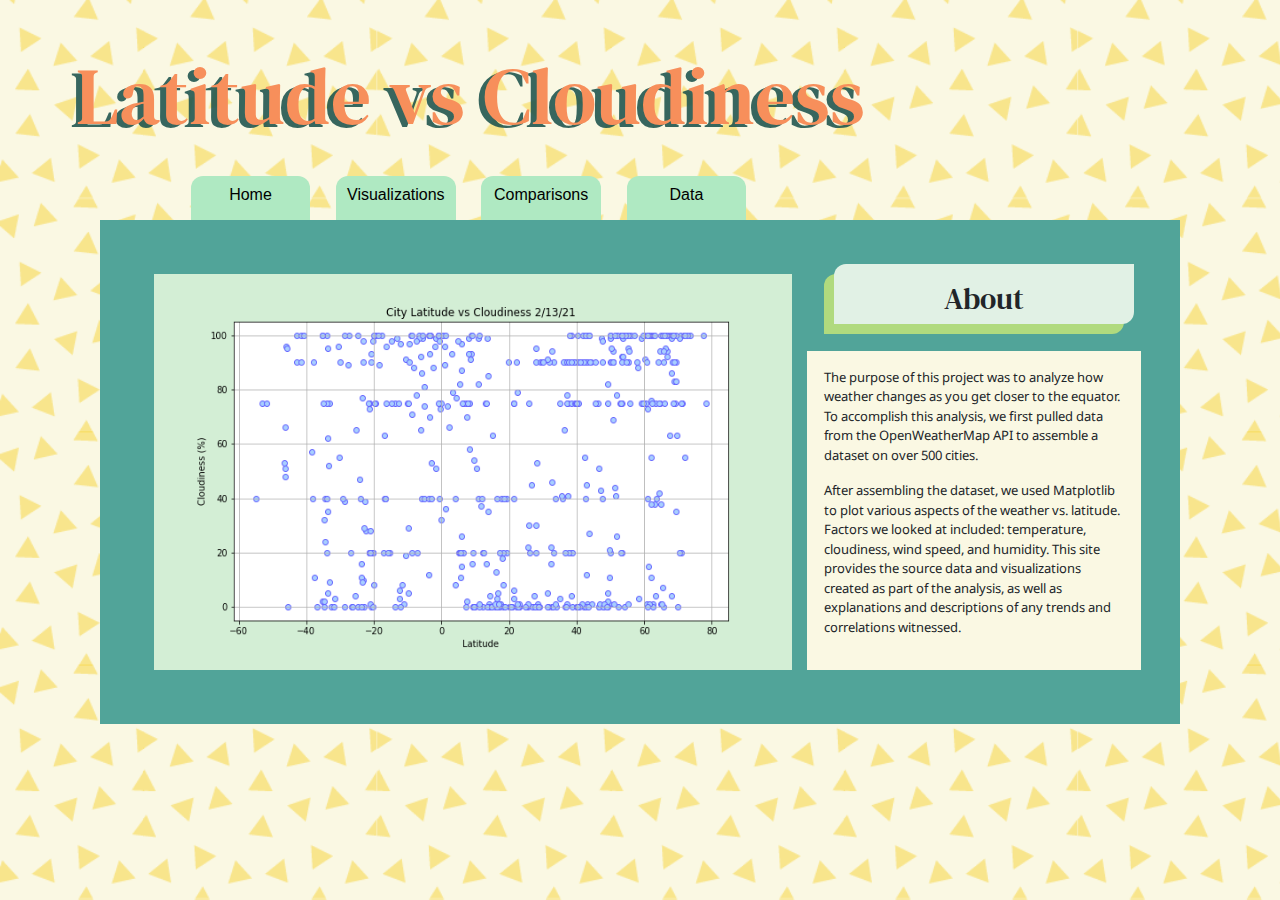
==== cloudiness.html @ 5c5d9299 "Added background for data page" ====
<!DOCTYPE html>
<html lang="en">

<head>
    <meta charset="UTF-8">
    <title>Lat vs Cloudiness</title>
    <link rel="preconnect" href="https://fonts.gstatic.com">
    <link href='https://fonts.googleapis.com/css?family=DM Serif Text' rel='stylesheet'>
    <link href="https://fonts.googleapis.com/css2?family=Noto+Sans&display=swap" rel="stylesheet">
    <link rel="preconnect" href="https://fonts.gstatic.com">
    <link href="https://fonts.googleapis.com/css2?family=Open+Sans:wght@600&display=swap" rel="stylesheet">
    <link rel="stylesheet" href="https://stackpath.bootstrapcdn.com/bootstrap/4.3.1/css/bootstrap.min.css"
        integrity="sha384-ggOyR0iXCbMQv3Xipma34MD+dH/1fQ784/j6cY/iJTQUOhcWr7x9JvoRxT2MZw1T" crossorigin="anonymous">
    <link rel="stylesheet" type="text/css" href="style.css">
</head>

<body class="sand mustard-yellow-body">
    <div class="row">
        <br>
        <br>
    </div>
    <div class="container">

        <div class="row">
            <div class="col-md-12">
                <div class="row">
                    <h1 class="open-sans side-page-title dm-serif">Latitude vs Cloudiness</h1>
                    <h1 class="open-sans side-page-title-back dm-serif">Latitude vs Cloudiness</h1>
                </div>
                <br>
            </div>
        </div>
        <div class="row">
            <div class="col-md-9 offset-md-1">
                <div class="row">
                    <div class="main-tab">
                        <a href="index.html">   
                        <h6>Home</h6>
                        </a>
                    </div>
                    <div class="main-tab">
                        <h6>Visualizations</h6>
                    </div>
                    <div class="main-tab">
                        <h6>Comparisons</h6>
                    </div>
                    <div class="main-tab">
                        <h6>Data</h6>
                    </div>

                </div>
            </div>
        </div>
        <div class="col-md-12">
            <div class="teal box">
                <div class="row">
                    <div class="col-md-8">
                        <div class="row">
                        </div>
                        <div class="back-box">
                            <img class="main-image" src="Fig3.png">

                        </div>
                    </div>
                    <div class="col-md-4">
                        <div class="row justify-content-center">
                            <div class="grass-green fancy-box-back">
                            </div>
                            <div class="bg-blue fancy-box bottom-margin">
                                <h2 class="what-we-do">About</h2>
                            </div>

                        </div>
                        <div class="row justify-content-center">
                            <div class="sand box">
                                <p>The purpose of this project was to analyze how weather changes as you get
                                    closer
                                    to the equator. To accomplish this analysis, we first pulled data from
                                    the
                                    OpenWeatherMap API to assemble a dataset on over 500 cities.</p>
                                <p>After assembling the dataset, we used Matplotlib to plot various aspects
                                    of the
                                    weather vs. latitude. Factors we looked at included: temperature,
                                    cloudiness,
                                    wind speed, and humidity. This site provides the source data and
                                    visualizations
                                    created as part of the analysis, as well as explanations and
                                    descriptions of any
                                    trends and correlations witnessed. </p>
                            </div>
                        </div>
                    </div>
                </div>
            </div>
        </div>
    </div>

</body>

</html>
---- style.css ----
/* Effects */

.card:hover .card-img-overlay{
    transform: scale(1.05);
 box-shadow: 0 10px 20px #E4E7D0, 0 4px 8px #E4E7D0
}

.card:hover .card-title{
    visibility: visible;
}

.card-title{
    visibility: hidden;
    font-size: medium;
    text-align: center;
    color: #225750;
    font-family: 'Noto Sans', sans-serif;
}


/* Fonts & texts */

.pacifico{
    font-family:Pacifico;
    font-size:100%;
}

.noto-sans{
    font-family: 'Noto Sans', sans-serif;
}

.open-sans{
    font-family: 'Open Sans', sans-serif;
}

.dm-serif{
    font-family: 'DM Serif Text';
}

.text{
    font-size: small;
    text-align: center;
}

#mainTitle{
    font-size: 100px;
    padding-left: 0.5%;
}

#mainTitleShadow{
    position: absolute;
    font-size: 100px;
    z-index:-100;
    padding-top: 0.5%;
    padding-right: 0.5%;
    color:#F1AA86;
}



p{
    font-family: 'Noto Sans', sans-serif;
    font-size: small; 
}

h2{
    font-size: 30px;
}

h3 {
    font-family: 'DM Serif Text';
}


h6{
    font-size: medium;
    text-align: center;
    color: black;
}

.side-page-title{
    padding-left: 0.5%;
    font-size: 80px;
    color: #f78f5b;
}

.side-page-title-back{
    position: absolute;
    font-size: 80px;
    z-index:-100;
    padding-top: 0.3%;
    padding-right: 0.3%;
    color:#225750;
    opacity: 90%;
}
/* Colors */
.bg-blue{
    background-color: #E1F1E5;
}

.apple-red{
    background-color: #E44A6D;
}

.peach{
    background-color: #F1AA86;
    text-align: center;
}

.soft-olive{
    background-color: #E4E7D0;
}

.seafoam{
    background-color: #AFE9C2;
}


.teal{
    background-color: #51A499;
}

.mustard-yellow{
    background-color:#F7D74A;
}

.grass-green{
    background-color: #B0DA7E;
}

.sand{
    background-color: #FAF8E3;
}

.white{
    background-color: white;
}

.mint{
    background-color: #caf6cc;
}

.forest-green{
    background-color: #225750;
}

.sky-blue{
    background-color: #DAE9FF;
}

.mandarin{
    background-color: #ffc76d;
}

.blue-blue{
    background-color: #71a9ff;
}

.violet{
    background-color: #9291ff;
}

.blue-purple{
    background-color: #6565ff;
}

.baby-blue{
    background-color: #a8cfff;
}

.main-tab a{
    color: black;
    text-decoration: none;
}

/* Images */

.main-image{
    width: 100%;
    height: 100%;
} 


/* Boxes */

.box{
    width: auto;
    padding: 5%;
    margin: 0%;

}

.fancy-box{
    width: 90%;
    position: relative;
    left: 10px;
    bottom: 10px;
    padding: 5%;
    height: 60px;
    margin: 0%;
    border-top-left-radius: 12px;
    border-bottom-right-radius: 12px;
    text-align: center;
    z-index:100;
}

.fancy-box-back{
    position: absolute;
    width: 90%;
    padding-right:10%;
    height: 60px;
    border-top-left-radius: 12px;
    border-bottom-right-radius: 12px;
    text-align: center;
    z-index: 100;
}

.back-box{
    width: 100%;
    height: 100%;
    padding:0%;
    background-color: #d3eed5;
}

.back-box-main{
    width: 100%;
    height: 65%;
    padding:0%;
    background-color: #d3eed5;
}

.what-we-do{
    text-align: center;
    margin: 0%;
    width: auto;
    font-family: 'DM Serif Text';
    border-top-left-radius: 12px;
    border-bottom-right-radius: 12px;
    
}

.wide-margin{
    margin: 5%;
}

.bottom-margin{
    margin-bottom: 5%;
}

.tab{
    border-top-left-radius: 12px;
    border-top-right-radius: 12px;
    margin-bottom: 0%;
    margin-right:0%;
    margin-left:0%;
    text-align: bottom;
    padding-bottom: 1%;
}

.main-tab{
    cursor: pointer;
    border-top-left-radius: 12px;
    border-top-right-radius: 12px;
    margin-top: 0%;
    margin-right:0%;
    margin-left:3%;
    text-align: center;
    padding: 1%;
    background-color: #AFE9C2;
    width: 14%;
    
}

.main-tab:hover{
    box-shadow: -3px 0px 0px #1a4d39;

}

/* .tab:hover{
    background-color: #E44A6D;
} */

/* buttons */

.btn{
    background-color: #B0DA7E;
    border-style: none;
    margin: 10%;
}

.btn-primary:hover{
    background: #33a6cc;
}

/* Sections */

body{
    background: url('AppleRedTriangles.png') #FAF8E3;
    background-repeat: no-repeat;
    background-attachment: fixed;
    background-size: cover;
}

.violet-body{
    background: url('violetTriangles.png') #FAF8E3;
    background-repeat: no-repeat;
    background-attachment: fixed;
    background-size: cover;
}
.baby-blue-body{
    background: url('babyBlueTriangles.png') #FAF8E3;
    background-repeat: no-repeat;
    background-attachment: fixed;
    background-size: cover;
}

.mustard-yellow-body{
    background: url('mustardYellowTriangles.png') #FAF8E3;
    background-repeat: no-repeat;
    background-attachment: fixed;
    background-size: cover;
}

.mandarin-body{
    background: url('mandarinTriangles.png') #FAF8E3;
    background-repeat: no-repeat;
    background-attachment: fixed;
    background-size: cover;
}

.blue-squiggle-body{
    background: url('blueSquiggles.png') #FAF8E3;
    background-repeat: no-repeat;
    background-attachment: fixed;
    background-size: cover;
}
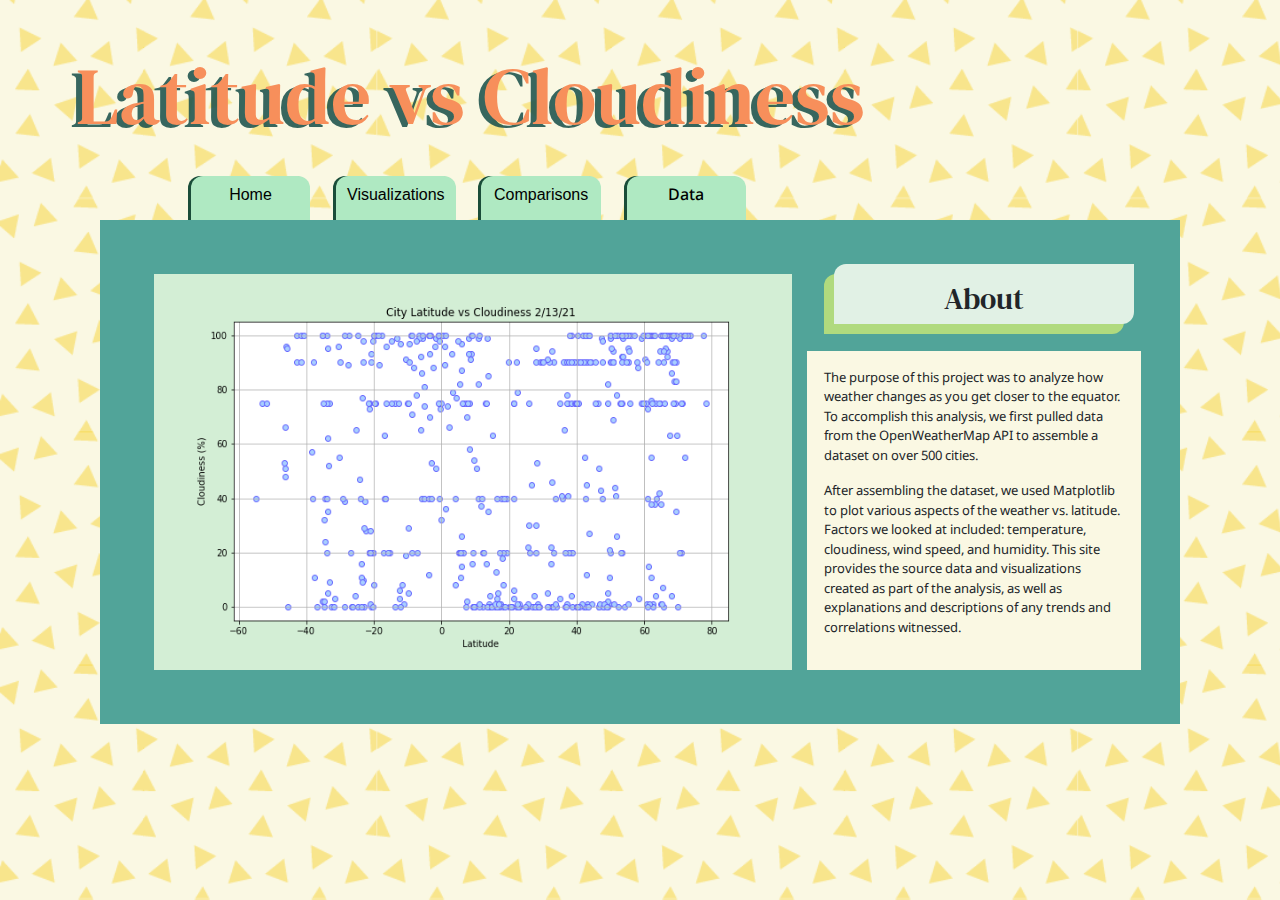
==== commit 80cc1f50: "Added links to data page" ====
--- a/cloudiness.html
+++ b/cloudiness.html
@@ -45,7 +45,9 @@
                         <h6>Comparisons</h6>
                     </div>
                     <div class="main-tab">
-                        <h6>Data</h6>
+                        <a href="data.html">
+                            <h6 class="noto-sans">Data</h6>
+                        </a>
                     </div>
 
                 </div>
--- a/style.css
+++ b/style.css
@@ -247,6 +247,8 @@
     margin-bottom: 5%;
 }
 
+/* Tabs */
+
 .tab{
     border-top-left-radius: 12px;
     border-top-right-radius: 12px;
@@ -255,6 +257,7 @@
     margin-left:0%;
     text-align: bottom;
     padding-bottom: 1%;
+    
 }
 
 .main-tab{
@@ -268,12 +271,12 @@
     padding: 1%;
     background-color: #AFE9C2;
     width: 14%;
+    box-shadow: -3px 0px 0px #1a4d39
     
 }
 
 .main-tab:hover{
-    box-shadow: -3px 0px 0px #1a4d39;
-
+    background-color: #E44A6D;
 }
 
 /* .tab:hover{
@@ -333,4 +336,7 @@
     background-repeat: no-repeat;
     background-attachment: fixed;
     background-size: cover;
-}+}
+
+/* Tables */
+
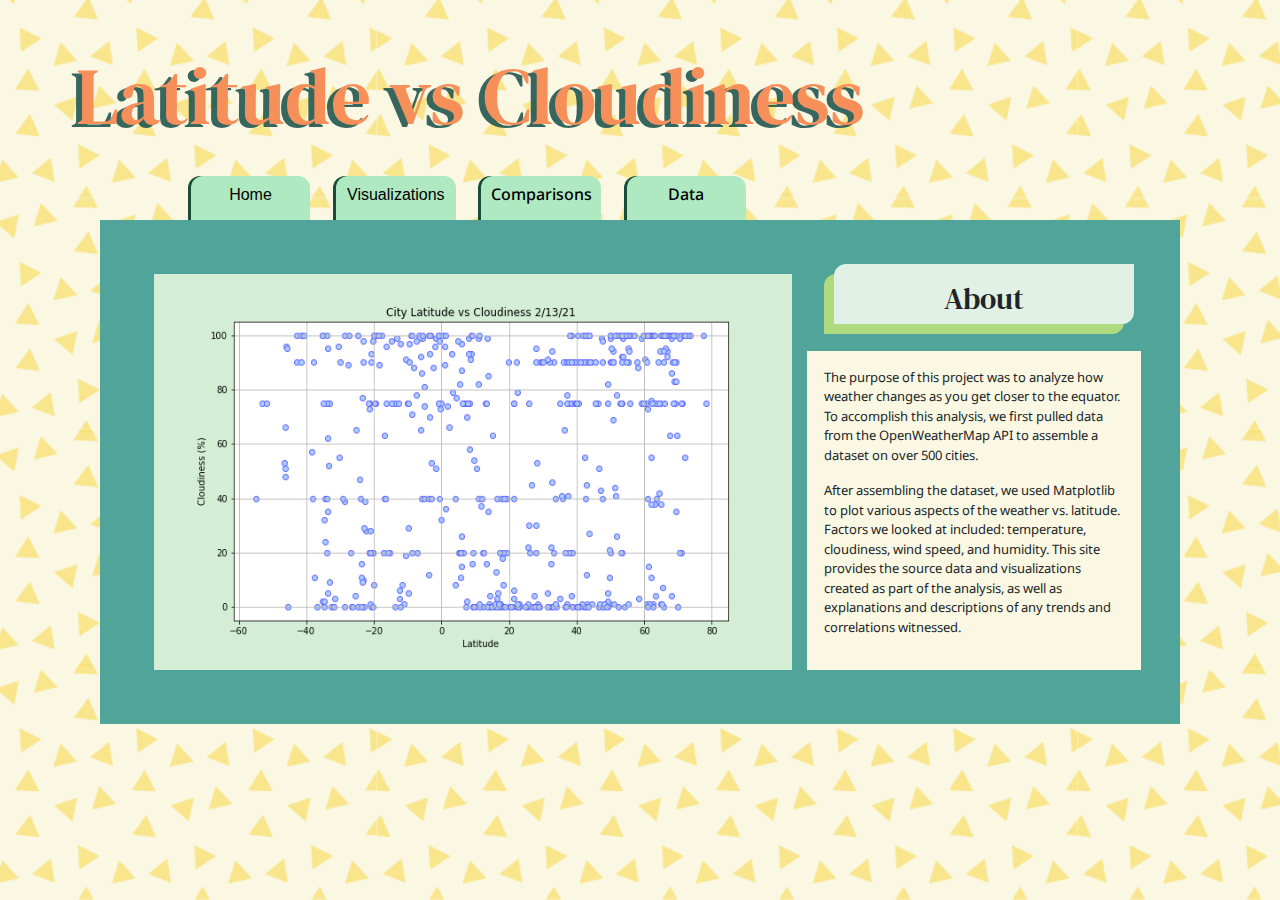
==== commit 3e091925: "Added comparisons link to pages" ====
--- a/cloudiness.html
+++ b/cloudiness.html
@@ -42,7 +42,9 @@
                         <h6>Visualizations</h6>
                     </div>
                     <div class="main-tab">
-                        <h6>Comparisons</h6>
+                        <a href="comparisons.html">
+                            <h6 class="noto-sans">Comparisons</h6>
+                        </a>
                     </div>
                     <div class="main-tab">
                         <a href="data.html">
--- a/style.css
+++ b/style.css
@@ -190,6 +190,13 @@
 
 }
 
+.data-box{
+    width: auto;
+    padding: 2%;
+    margin: 0%;
+
+}
+
 .fancy-box{
     width: 90%;
     position: relative;
@@ -338,5 +345,12 @@
     background-size: cover;
 }
 
+.mint-dots-body{
+    background: url('mintDots.png') #FAF8E3;
+    background-repeat: no-repeat;
+    background-attachment: fixed;
+    background-size: cover;
+}
+
 /* Tables */
 
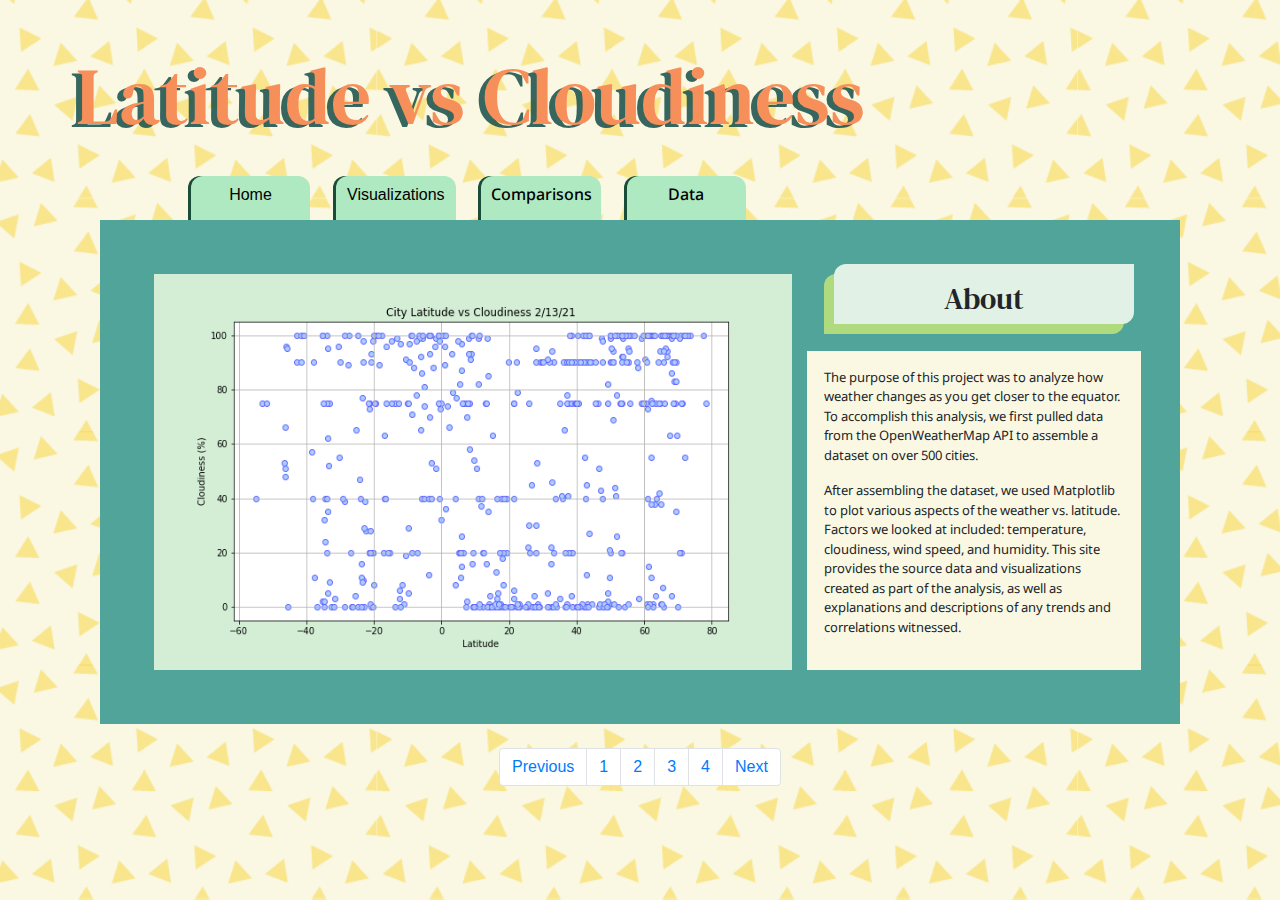
==== commit 0fc5c31e: "Added links to pagination" ====
--- a/cloudiness.html
+++ b/cloudiness.html
@@ -98,6 +98,21 @@
             </div>
         </div>
     </div>
+    <div class="row">
+        <br>
+        <div class="col-md-12">
+            <br>
+        <ul class="pagination justify-content-center">
+            <li class="page-item"><a class="page-link" href="humidity.html">Previous</a></li>
+            <li class="page-item"><a class="page-link" href="temp.html">1</a></li>
+          <li class="page-item"><a class="page-link" href="humidity.html">2</a></li>
+          <li class="page-item"><a class="page-link" href="cloudiness.html">3</a></li>
+          <li class="page-item"><a class="page-link" href="windSpeed.html">4</a></li>
+          <li class="page-item"><a class="page-link" href="windSpeed.html">Next</a></li>
+        </ul>
+    </div>
+    </div>
+
 
 </body>
 
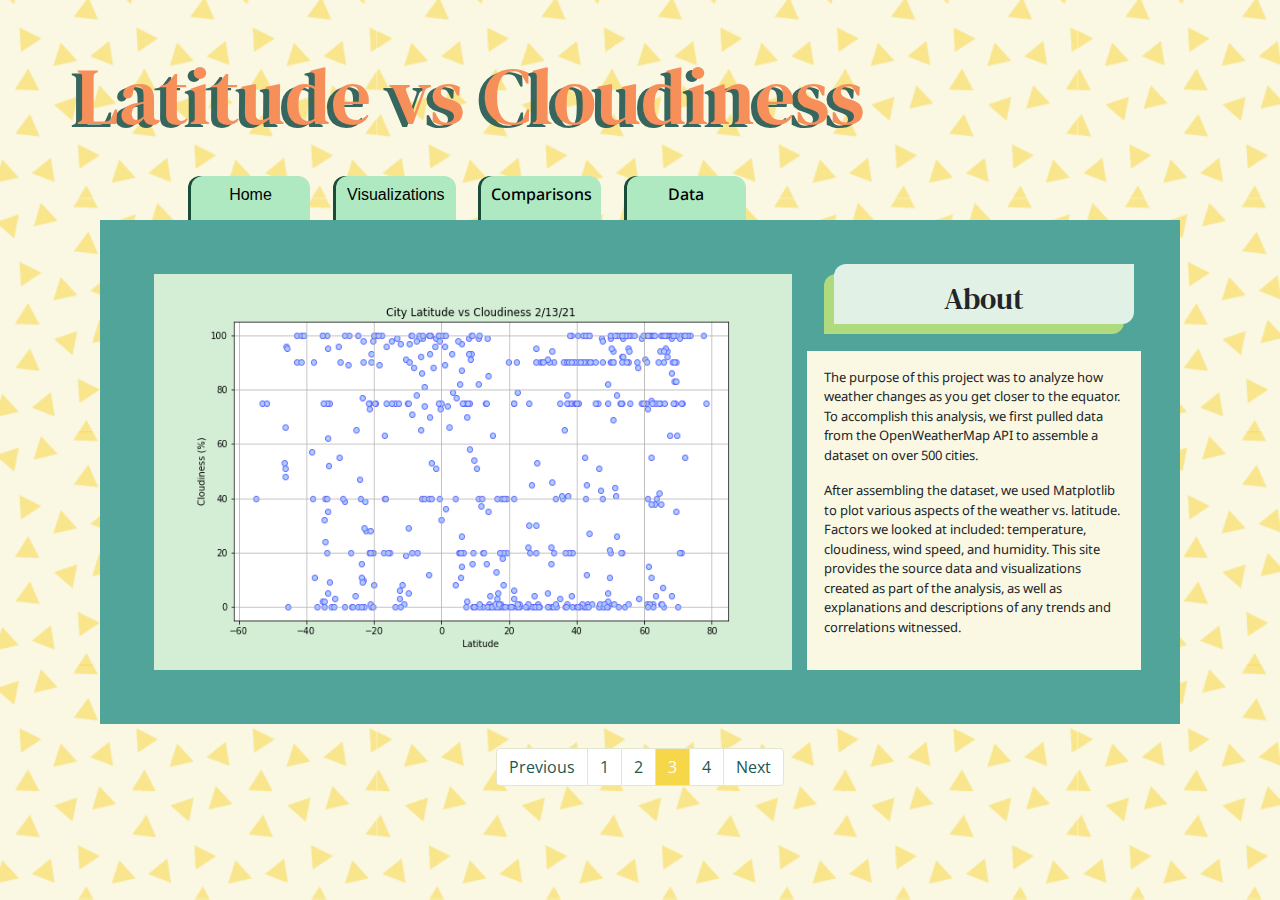
==== commit f3b86155: "Tailoring pagination effects" ====
--- a/cloudiness.html
+++ b/cloudiness.html
@@ -106,7 +106,7 @@
             <li class="page-item"><a class="page-link" href="humidity.html">Previous</a></li>
             <li class="page-item"><a class="page-link" href="temp.html">1</a></li>
           <li class="page-item"><a class="page-link" href="humidity.html">2</a></li>
-          <li class="page-item"><a class="page-link" href="cloudiness.html">3</a></li>
+          <li class="page-item active"><a class="page-link" href="cloudiness.html">3</a></li>
           <li class="page-item"><a class="page-link" href="windSpeed.html">4</a></li>
           <li class="page-item"><a class="page-link" href="windSpeed.html">Next</a></li>
         </ul>
--- a/style.css
+++ b/style.css
@@ -354,3 +354,41 @@
 
 /* Tables */
 
+/* Pagination */
+
+.pagination > li > a
+{
+    background-color: white;
+    color:#225750;
+    font-family: 'Open Sans', sans-serif;
+    border-color: #E4E7D0;
+}
+
+.pagination > li > a:focus,
+.pagination > li > a:hover,
+.pagination > li > span:focus,
+.pagination > li > span:hover
+{
+    color: #225750;
+    background-color: white;
+    border-color: #E4E7D0;
+}
+
+.pagination > .active > a
+{
+    color: #225750;
+    background-color: #F7D74A !Important;
+    border: solid 1px #E4E7D0 !Important;
+}
+
+.pagination > .disabled > a
+{
+    color: #E4E7D0 !Important;
+    border: solid 1px #E4E7D0 !Important;
+}
+
+.pagination > .active > a:hover
+{
+    background-color: #ffc76d !Important;
+}
+
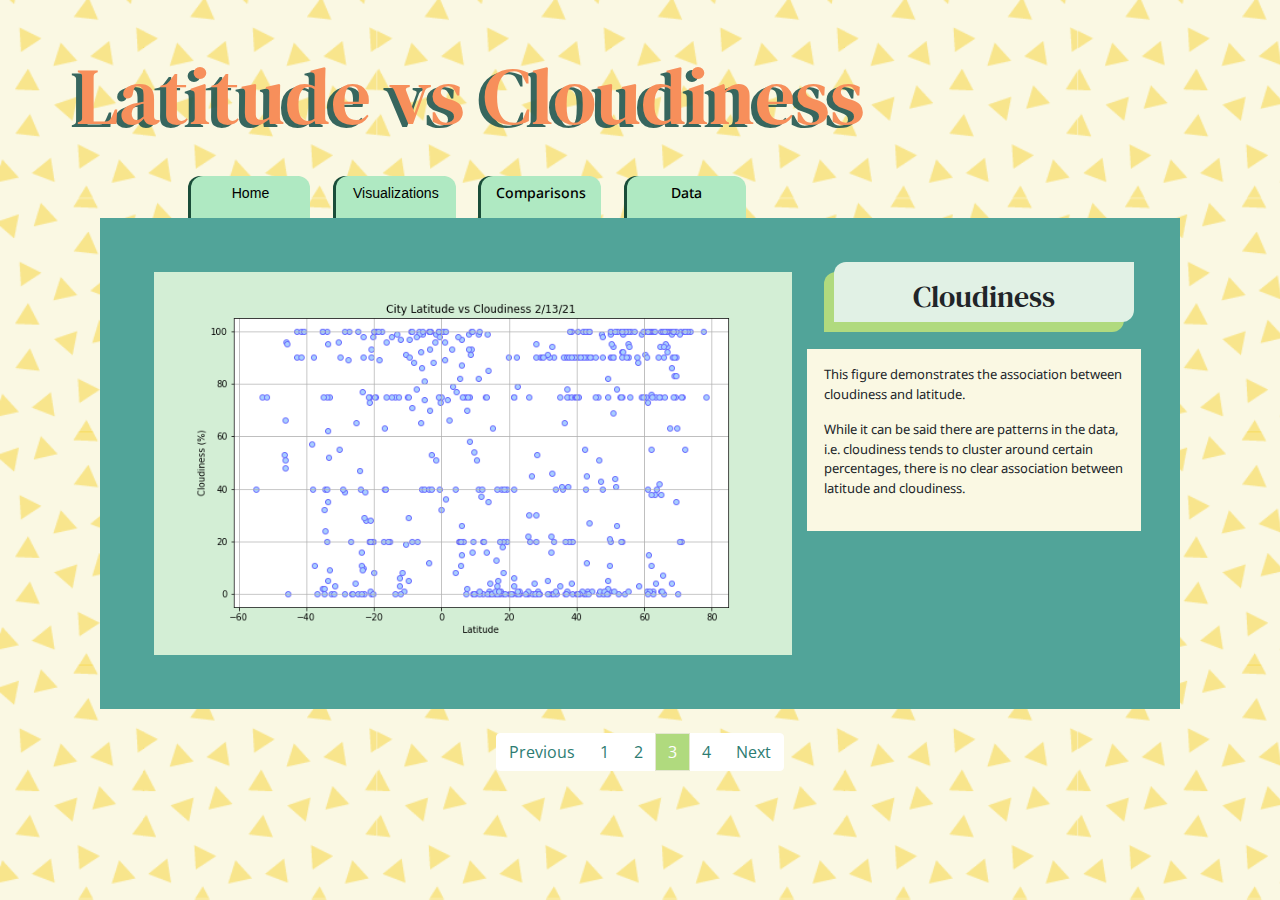
==== commit a115b87a: "Finished wind speed" ====
--- a/cloudiness.html
+++ b/cloudiness.html
@@ -71,26 +71,16 @@
                             <div class="grass-green fancy-box-back">
                             </div>
                             <div class="bg-blue fancy-box bottom-margin">
-                                <h2 class="what-we-do">About</h2>
+                                <h2 class="what-we-do">Cloudiness</h2>
                             </div>
 
                         </div>
                         <div class="row justify-content-center">
                             <div class="sand box">
-                                <p>The purpose of this project was to analyze how weather changes as you get
-                                    closer
-                                    to the equator. To accomplish this analysis, we first pulled data from
-                                    the
-                                    OpenWeatherMap API to assemble a dataset on over 500 cities.</p>
-                                <p>After assembling the dataset, we used Matplotlib to plot various aspects
-                                    of the
-                                    weather vs. latitude. Factors we looked at included: temperature,
-                                    cloudiness,
-                                    wind speed, and humidity. This site provides the source data and
-                                    visualizations
-                                    created as part of the analysis, as well as explanations and
-                                    descriptions of any
-                                    trends and correlations witnessed. </p>
+                                <p>This figure demonstrates the association between cloudiness and latitude. </p>
+                                <p>While it can be said there are patterns in the data, i.e. cloudiness tends 
+                                    to cluster around certain percentages, there is no clear association between 
+                                    latitude and cloudiness. </p>
                             </div>
                         </div>
                     </div>
--- a/style.css
+++ b/style.css
@@ -73,7 +73,7 @@
 
 
 h6{
-    font-size: medium;
+    font-size: 1.1vw;
     text-align: center;
     color: black;
 }
@@ -359,9 +359,9 @@
 .pagination > li > a
 {
     background-color: white;
-    color:#225750;
+    color:#2d7c72;
     font-family: 'Open Sans', sans-serif;
-    border-color: #E4E7D0;
+    border-color: white;
 }
 
 .pagination > li > a:focus,
@@ -369,26 +369,35 @@
 .pagination > li > span:focus,
 .pagination > li > span:hover
 {
-    color: #225750;
-    background-color: white;
+    color: #2d7c72;
+    background-color: #caf6cc;
     border-color: #E4E7D0;
 }
 
 .pagination > .active > a
 {
-    color: #225750;
-    background-color: #F7D74A !Important;
+    color: #2d7c72;
+    background-color: #B0DA7E !Important;
     border: solid 1px #E4E7D0 !Important;
 }
 
 .pagination > .disabled > a
 {
     color: #E4E7D0 !Important;
-    border: solid 1px #E4E7D0 !Important;
+    border: solid 1px white !Important;
+    background-color: #E4E7D0;
+    border-color: #E4E7D0;
 }
 
 .pagination > .active > a:hover
 {
-    background-color: #ffc76d !Important;
-}
-
+    background-color: #caf6cc !Important;
+}
+
+/* Images */
+
+.comparison-image{
+    width: 110%;
+    margin: 1%;
+}
+
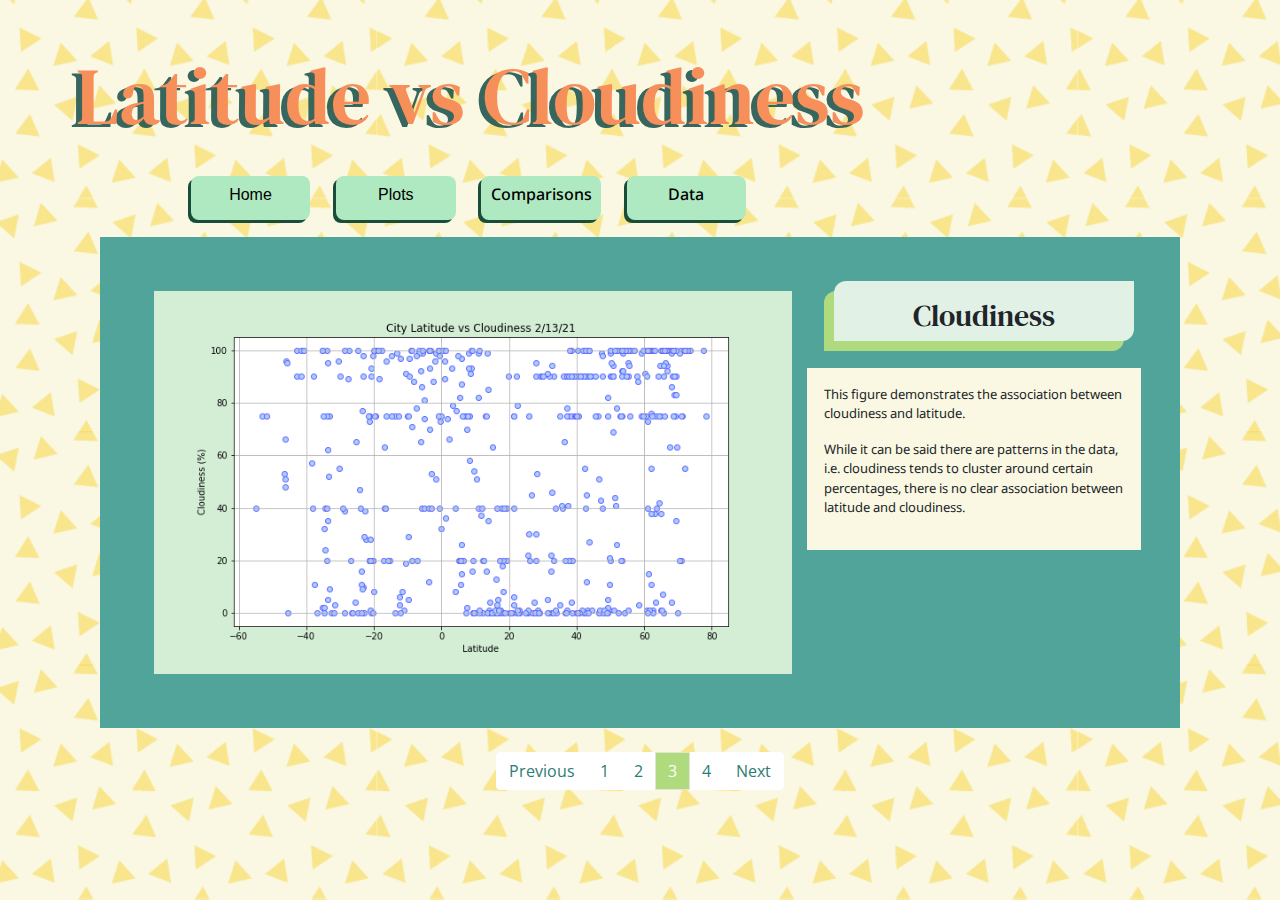
==== commit 92ffb682: "Committing before I comment" ====
--- a/cloudiness.html
+++ b/cloudiness.html
@@ -39,7 +39,9 @@
                         </a>
                     </div>
                     <div class="main-tab">
-                        <h6>Visualizations</h6>
+                        <a href="temp.html">
+                        <h6>Plots</h6>
+                    </a>
                     </div>
                     <div class="main-tab">
                         <a href="comparisons.html">
--- a/style.css
+++ b/style.css
@@ -43,17 +43,19 @@
 }
 
 #mainTitle{
-    font-size: 100px;
+    font-size: 70px;
     padding-left: 0.5%;
+    margin: 3%;
 }
 
 #mainTitleShadow{
     position: absolute;
-    font-size: 100px;
+    font-size: 70px;
     z-index:-100;
     padding-top: 0.5%;
     padding-right: 0.5%;
     color:#F1AA86;
+    margin: 3%;
 }
 
 
@@ -73,7 +75,7 @@
 
 
 h6{
-    font-size: 1.1vw;
+    font-size: 100%;
     text-align: center;
     color: black;
 }
@@ -137,7 +139,7 @@
 }
 
 .mint{
-    background-color: #caf6cc;
+    background-color: #d4f5d6;
 }
 
 .forest-green{
@@ -168,10 +170,7 @@
     background-color: #a8cfff;
 }
 
-.main-tab a{
-    color: black;
-    text-decoration: none;
-}
+
 
 /* Images */
 
@@ -233,7 +232,7 @@
     width: 100%;
     height: 65%;
     padding:0%;
-    background-color: #d3eed5;
+    background-color: #eaf8eb;
 }
 
 .what-we-do{
@@ -257,28 +256,34 @@
 /* Tabs */
 
 .tab{
-    border-top-left-radius: 12px;
-    border-top-right-radius: 12px;
+    cursor: pointer;
+    border-top-left-radius: 8px;
+    border-top-right-radius: 8px;
+    border-bottom-left-radius: 8px;
+    border-bottom-right-radius: 8px;
     margin-bottom: 0%;
     margin-right:0%;
     margin-left:0%;
     text-align: bottom;
     padding-bottom: 1%;
-    
+    /* box-shadow: -3px 3px 0px #1a4939 */
 }
 
 .main-tab{
     cursor: pointer;
-    border-top-left-radius: 12px;
-    border-top-right-radius: 12px;
+    border-top-left-radius: 8px;
+    border-top-right-radius: 8px;
+    border-bottom-left-radius: 8px;
+    border-bottom-right-radius: 8px;
     margin-top: 0%;
     margin-right:0%;
     margin-left:3%;
+    margin-bottom: 2%;
     text-align: center;
     padding: 1%;
     background-color: #AFE9C2;
     width: 14%;
-    box-shadow: -3px 0px 0px #1a4d39
+    box-shadow: -3px 3px 0px #1a4d39
     
 }
 
@@ -286,9 +291,19 @@
     background-color: #E44A6D;
 }
 
-/* .tab:hover{
+.main-tab a{
+    color: black;
+    text-decoration: none;
+}
+
+.tab a{
+    color: black;
+    text-decoration: none;
+}
+
+.tab:hover{
     background-color: #E44A6D;
-} */
+}
 
 /* buttons */
 
